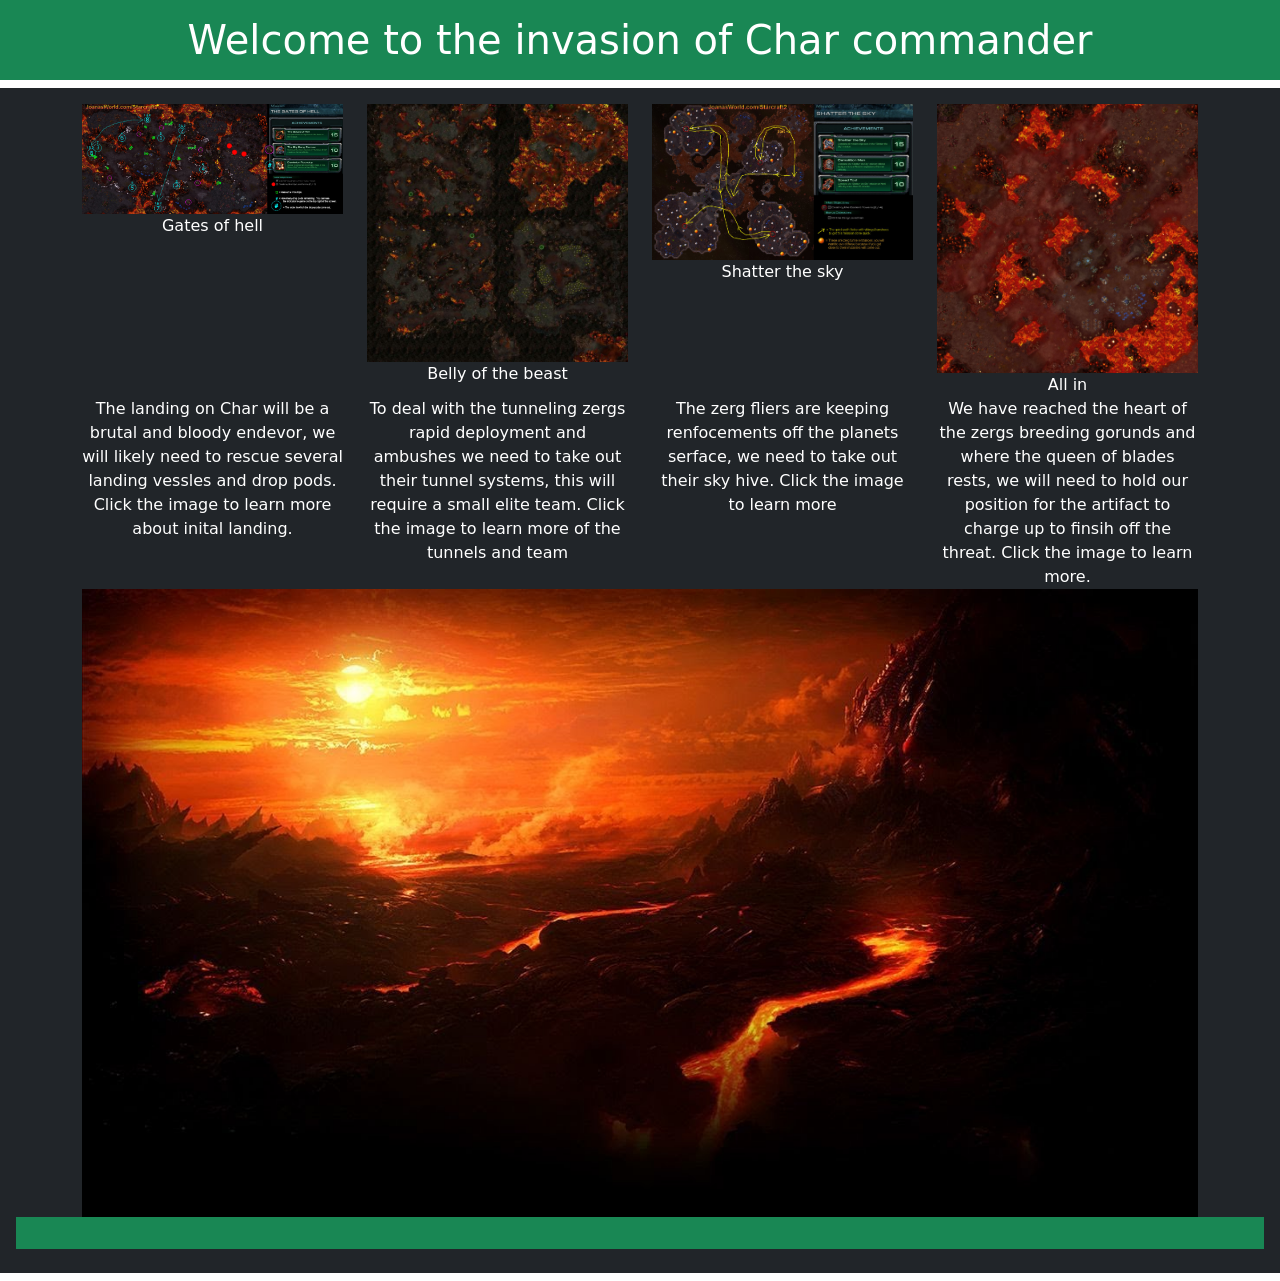
==== index.html @ 4804122e "Add files via upload" ====
<!doctype html>
<html lang="en">
  <head>
    <meta charset="utf-8">
    <meta name="viewport" content="width=device-width, initial-scale=1">
    <title>Bootstrap demo</title>
    <link href="https://cdn.jsdelivr.net/npm/bootstrap@5.3.8/dist/css/bootstrap.min.css" rel="stylesheet" integrity="sha384-sRIl4kxILFvY47J16cr9ZwB07vP4J8+LH7qKQnuqkuIAvNWLzeN8tE5YBujZqJLB" crossorigin="anonymous">
  </head>
  <body>

    <center><h1>
    <div class="p-3 mb-2 bg-success text-white">Welcome to the invasion of Char commander</div>
  
    </h1></center>
    <script src="https://cdn.jsdelivr.net/npm/bootstrap@5.3.8/dist/js/bootstrap.bundle.min.js" integrity="sha384-FKyoEForCGlyvwx9Hj09JcYn3nv7wiPVlz7YYwJrWVcXK/BmnVDxM+D2scQbITxI" crossorigin="anonymous"></script>

<div class="p-3 mb-2 bg-dark text-white"> 
<div class="container text-center">
  <div class="row">
    <div class="col">
      <a href="Gates_of_hell.html"> 
     <img src="gates-of-hell.jpg" class="img-fluid" alt="gates of hell"></a>
    Gates of hell
    </div>
    <div class="col">
    <a href="Belly_of_the_beast.html"> 
    <img src="600px-BellyofTheBeast_map.jpg" class="img-fluid" alt="belly of the beast"></a>
     Belly of the beast
    </div>
        <div class="col">
     <a href="Shatter_the_sky.html"> 
    <img src="sky.jpg" class="img-fluid" alt="sky"></a>
     Shatter the sky
    </div>
    <div class="col">
      <a href="All_in.html"> 
    <img src="AllIn_map.jpg" class="img-fluid" alt="AllIn_map"></a>
    All in
    </div>
  </div>
</div>
<div class="container text-center">
  <div class="row row-cols-4">
    <div class="col">The landing on Char will be a brutal and bloody endevor, we will likely need to rescue several landing vessles and drop pods. Click the image to learn more about inital landing.</div>

    <div class="col">To deal with the tunneling zergs rapid deployment and ambushes we need to take out their tunnel systems, this will require a small elite team. Click the image to learn more of the tunnels and team</div>

    <div class="col">The zerg fliers are keeping renfocements off the planets serface, we need to take out their sky hive. Click the image to learn more</div> 

    <div class="col">We have reached the heart of the zergs breeding gorunds and where the queen of blades rests, we will need to hold our position for the artifact to charge up to finsih off the threat. Click the image to learn more.</div> 
  </div>

   <img src="char.jpg" class="img-fluid" alt="char">
</div>
   <footer> 
<div class="p-3 mb-2 bg-success text-white"></div>

   </footer>
</div>
 </body>
 </html>
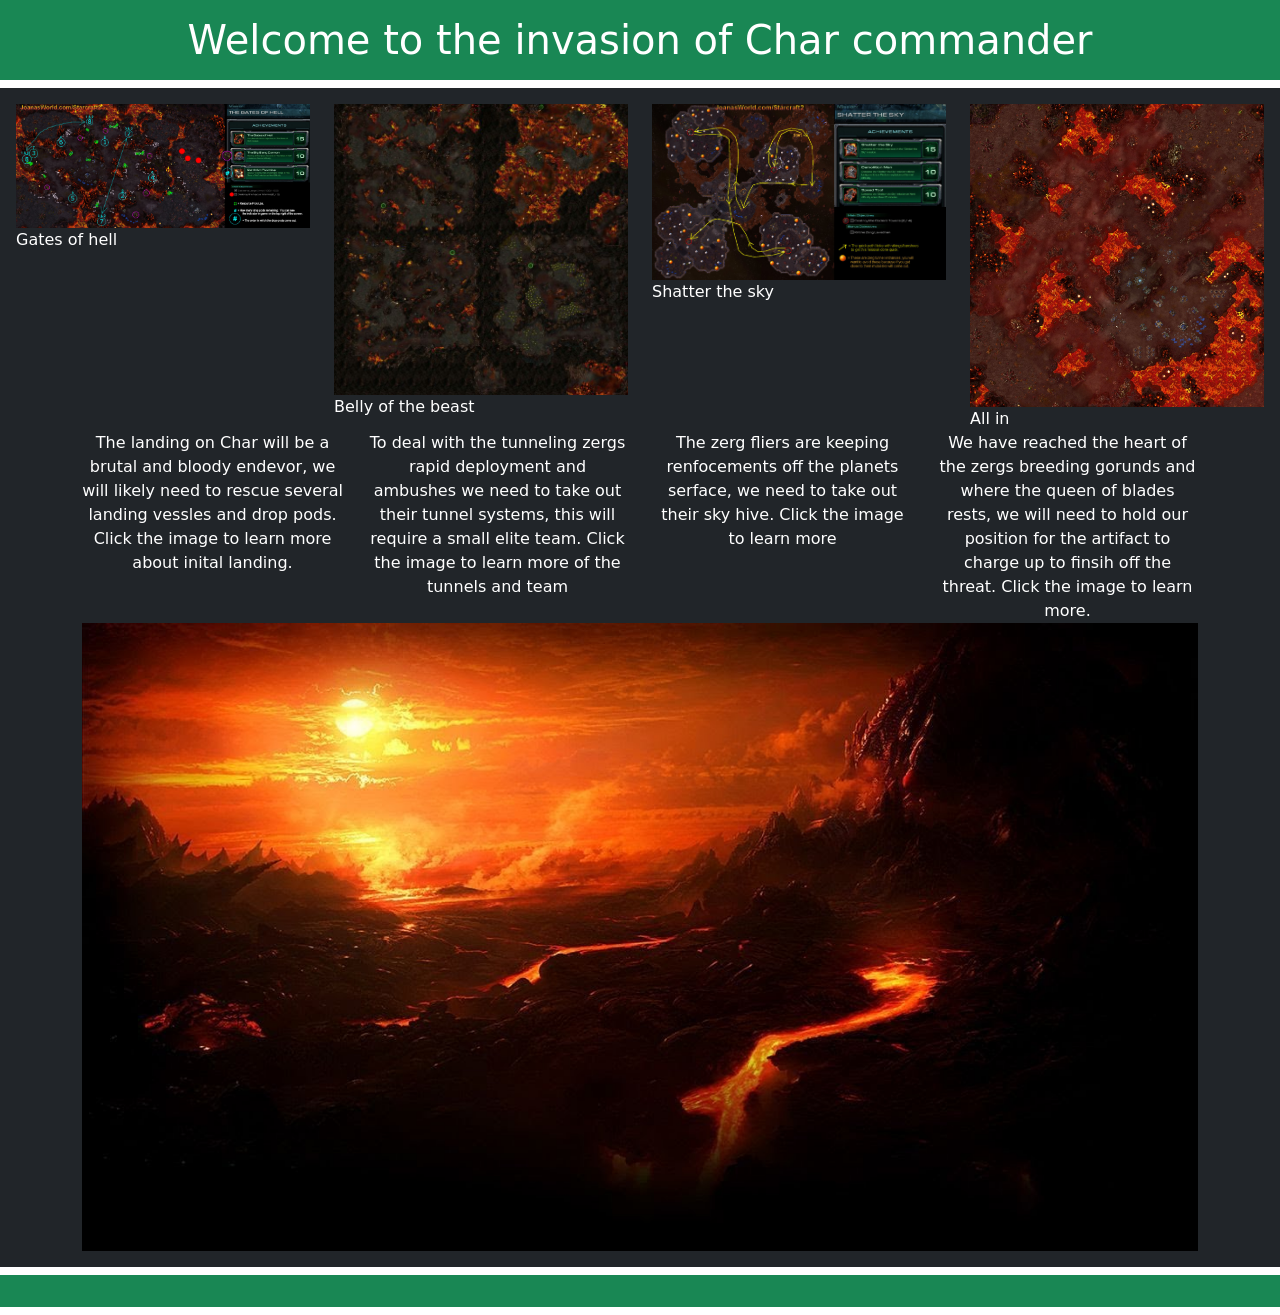
==== commit ece9dbbf: "Add files via upload" ====
--- a/index.html
+++ b/index.html
@@ -12,10 +12,11 @@
     <div class="p-3 mb-2 bg-success text-white">Welcome to the invasion of Char commander</div>
   
     </h1></center>
+  
     <script src="https://cdn.jsdelivr.net/npm/bootstrap@5.3.8/dist/js/bootstrap.bundle.min.js" integrity="sha384-FKyoEForCGlyvwx9Hj09JcYn3nv7wiPVlz7YYwJrWVcXK/BmnVDxM+D2scQbITxI" crossorigin="anonymous"></script>
 
-<div class="p-3 mb-2 bg-dark text-white"> 
-<div class="container text-center">
+<div class="p-3 mb-2 bg-dark text-white">
+
   <div class="row">
     <div class="col">
       <a href="Gates_of_hell.html"> 
@@ -38,7 +39,7 @@
     All in
     </div>
   </div>
-</div>
+
 <div class="container text-center">
   <div class="row row-cols-4">
     <div class="col">The landing on Char will be a brutal and bloody endevor, we will likely need to rescue several landing vessles and drop pods. Click the image to learn more about inital landing.</div>
@@ -52,6 +53,7 @@
 
    <img src="char.jpg" class="img-fluid" alt="char">
 </div>
+</div>
    <footer> 
 <div class="p-3 mb-2 bg-success text-white"></div>
 
